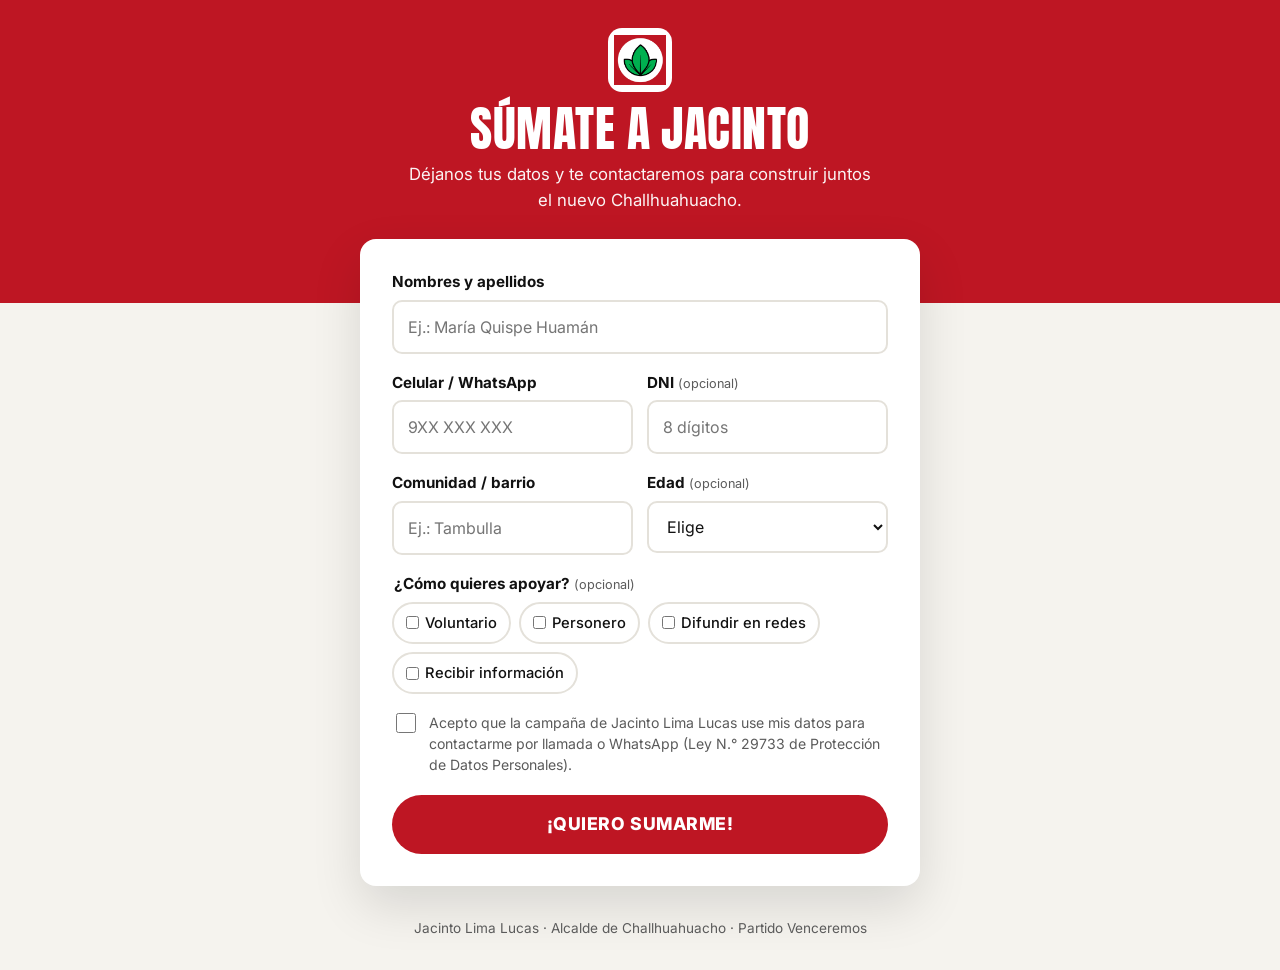
==== unete/index.html @ 65baf963 "Formulario de registro /unete para anuncios de Meta Página ligera con nombre, celular, DNI, comunida" ====
<!doctype html>
<html lang="es">
<head>
  <meta charset="utf-8">
  <meta name="viewport" content="width=device-width, initial-scale=1">
  <title>Súmate · Jacinto Lima Lucas · ¡Venceremos!</title>
  <meta name="description" content="Déjanos tus datos y súmate a la campaña de Jacinto Lima Lucas en Challhuahuacho. ¡Venceremos!">
  <meta name="theme-color" content="#be1623">
  <link rel="canonical" href="https://jacinto-lima.vercel.app/unete">
  <!-- Vista previa al compartir / anuncios de Meta -->
  <meta property="og:type" content="website">
  <meta property="og:url" content="https://jacinto-lima.vercel.app/unete">
  <meta property="og:title" content="Súmate a la campaña de Jacinto Lima Lucas · ¡Venceremos!">
  <meta property="og:description" content="Déjanos tus datos y te contactamos para sumarte en Challhuahuacho.">
  <meta property="og:image" content="https://jacinto-lima.vercel.app/assets/img/og.jpg">
  <meta property="og:image:width" content="1200">
  <meta property="og:image:height" content="630">
  <meta property="og:locale" content="es_PE">
  <meta name="twitter:card" content="summary_large_image">
  <link rel="icon" href="data:image/svg+xml,%3Csvg xmlns='http://www.w3.org/2000/svg' viewBox='0 0 64 64'%3E%3Crect width='64' height='64' rx='12' fill='%23be1623'/%3E%3Ccircle cx='32' cy='32' r='24' fill='%23fff'/%3E%3Cpath d='M32 14c9 8 9 22 0 32-9-10-9-24 0-32z' fill='%2300b050' stroke='%23000' stroke-width='3'/%3E%3C/svg%3E">
  <link rel="preconnect" href="https://fonts.googleapis.com">
  <link rel="preconnect" href="https://fonts.gstatic.com" crossorigin>
  <link rel="stylesheet" href="https://fonts.googleapis.com/css2?family=Anton&family=Inter:wght@400..800&display=swap" media="print" onload="this.media='all'">
  <style>
    :root {
      --primary: #be1623; --primary-dark: #8a0f18; --secondary: #00b050;
      --dark: #111; --paper: #fff; --cream: #f5f3ee; --muted: #5b5b5b; --line: #e4e1da;
      --error: #b00020; --radius: 16px;
      --display: "Anton", "Arial Narrow", Impact, sans-serif;
    }
    *, *::before, *::after { box-sizing: border-box; }
    body { margin: 0; font-family: "Inter", system-ui, sans-serif; background: var(--cream); color: var(--dark); line-height: 1.5; }
    a { color: inherit; }

    .top { background: var(--primary); color: #fff; padding: 28px 16px 90px; text-align: center; }
    .top__logo { width: 64px; height: 64px; margin: 0 auto 12px; background: #fff; border-radius: 14px; padding: 6px; }
    .top__logo img { width: 100%; height: 100%; object-fit: contain; display: block; }
    .top h1 { font-family: var(--display); font-weight: 400; text-transform: uppercase; font-size: clamp(2rem, 8vw, 3rem); line-height: 1.05; margin: 0 0 8px; letter-spacing: .01em; }
    .top p { margin: 0 auto; max-width: 30rem; font-size: 1.05rem; opacity: .95; }

    .card { width: min(560px, 100% - 32px); margin: -64px auto 32px; background: var(--paper); border-radius: var(--radius); box-shadow: 0 20px 50px #0000001f; padding: 24px 20px; }
    @media (min-width: 600px) { .card { padding: 32px; } }

    .field { margin-bottom: 18px; }
    .field label, .field legend { display: block; font-weight: 700; margin-bottom: 6px; font-size: .95rem; }
    .field small.opt { font-weight: 400; color: var(--muted); }
    .field input, .field select {
      width: 100%; font: inherit; font-size: 1rem; padding: 13px 14px;
      border: 2px solid var(--line); border-radius: 10px; background: #fff; color: var(--dark);
      transition: border-color .2s;
    }
    .field input:focus, .field select:focus { outline: none; border-color: var(--primary); }
    .field.invalid input, .field.invalid select { border-color: var(--error); }
    .field .err { display: none; color: var(--error); font-size: .85rem; margin-top: 4px; }
    .field.invalid .err { display: block; }
    .row { display: grid; gap: 0 14px; }
    @media (min-width: 520px) { .row { grid-template-columns: 1fr 1fr; } }

    fieldset.field { border: 0; padding: 0; margin: 0 0 18px; }
    .chips { display: flex; flex-wrap: wrap; gap: 8px; }
    .chips label { display: inline-flex; align-items: center; gap: 6px; font-weight: 500; margin: 0; padding: 8px 12px; border: 2px solid var(--line); border-radius: 999px; cursor: pointer; font-size: .92rem; white-space: nowrap; }
    .chips input { accent-color: var(--primary); margin: 0; }
    .chips label:has(input:checked) { border-color: var(--primary); background: #be16230d; }

    .consent { display: flex; gap: 10px; align-items: flex-start; font-size: .88rem; color: var(--muted); margin: 6px 0 20px; }
    .consent input { width: 20px; height: 20px; flex: none; margin-top: 1px; accent-color: var(--primary); }
    .consent.invalid { color: var(--error); }

    .btn { display: block; width: 100%; border: 0; border-radius: 999px; background: var(--primary); color: #fff; font: inherit; font-weight: 800; font-size: 1.1rem; padding: 16px; cursor: pointer; text-transform: uppercase; letter-spacing: .03em; text-align: center; text-decoration: none; }
    .btn:hover { background: var(--primary-dark); }
    .btn[disabled] { opacity: .6; cursor: wait; }
    .btn--wa { background: #1faa53; margin-top: 12px; }
    .btn--wa:hover { background: #178a43; }
    .hp { position: absolute; left: -9999px; width: 1px; height: 1px; overflow: hidden; }
    .msg { margin-top: 14px; font-size: .92rem; color: var(--error); text-align: center; }

    .done { text-align: center; }
    .done__icon { width: 72px; height: 72px; border-radius: 50%; background: var(--secondary); color: #fff; display: grid; place-items: center; margin: 0 auto 14px; font-size: 2.2rem; }
    .done h2 { font-family: var(--display); font-weight: 400; text-transform: uppercase; font-size: 2rem; margin: 0 0 6px; }
    .done p { color: var(--muted); margin: 0 0 18px; }
    .grito { font-style: italic; font-weight: 800; color: var(--primary); font-size: 1.3rem; }

    footer { text-align: center; font-size: .85rem; color: var(--muted); padding: 0 16px 32px; }
    [hidden] { display: none !important; }
  </style>
</head>
<body>
  <header class="top">
    <div class="top__logo"><img src="../assets/img/simbolo.png" alt="Símbolo del partido Venceremos" width="52" height="52"></div>
    <h1>Súmate a Jacinto</h1>
    <p>Déjanos tus datos y te contactaremos para construir juntos el nuevo Challhuahuacho.</p>
  </header>

  <main class="card">
    <form id="form" novalidate>
      <div class="field">
        <label for="nombre">Nombres y apellidos</label>
        <input id="nombre" name="nombre" autocomplete="name" required minlength="3" maxlength="80" placeholder="Ej.: María Quispe Huamán">
        <div class="err">Escribe tu nombre completo.</div>
      </div>

      <div class="row">
        <div class="field">
          <label for="celular">Celular / WhatsApp</label>
          <input id="celular" name="celular" type="tel" inputmode="numeric" autocomplete="tel-national" required pattern="9\d{8}" maxlength="9" placeholder="9XX XXX XXX">
          <div class="err">Debe tener 9 dígitos y empezar con 9.</div>
        </div>
        <div class="field">
          <label for="dni">DNI <small class="opt">(opcional)</small></label>
          <input id="dni" name="dni" inputmode="numeric" pattern="\d{8}" maxlength="8" placeholder="8 dígitos">
          <div class="err">El DNI tiene 8 dígitos.</div>
        </div>
      </div>

      <div class="row">
        <div class="field">
          <label for="comunidad">Comunidad / barrio</label>
          <input id="comunidad" name="comunidad" required maxlength="80" placeholder="Ej.: Tambulla">
          <div class="err">Indica tu comunidad o barrio.</div>
        </div>
        <div class="field">
          <label for="edad">Edad <small class="opt">(opcional)</small></label>
          <select id="edad" name="edad">
            <option value="">Elige</option>
            <option>18 – 25</option>
            <option>26 – 35</option>
            <option>36 – 50</option>
            <option>51 – 65</option>
            <option>Más de 65</option>
          </select>
        </div>
      </div>

      <fieldset class="field">
        <legend>¿Cómo quieres apoyar? <small class="opt">(opcional)</small></legend>
        <div class="chips">
          <label><input type="checkbox" name="apoyo" value="Voluntario"> Voluntario</label>
          <label><input type="checkbox" name="apoyo" value="Personero"> Personero</label>
          <label><input type="checkbox" name="apoyo" value="Difusión en redes"> Difundir en redes</label>
          <label><input type="checkbox" name="apoyo" value="Recibir información"> Recibir información</label>
        </div>
      </fieldset>

      <!-- Trampa anti-spam: las personas no la ven -->
      <div class="hp" aria-hidden="true"><label>No llenar <input name="empresa" tabindex="-1" autocomplete="off"></label></div>

      <label class="consent" id="consentWrap">
        <input type="checkbox" id="consent" name="consentimiento" required>
        <span>Acepto que la campaña de Jacinto Lima Lucas use mis datos para contactarme por llamada o WhatsApp (Ley N.° 29733 de Protección de Datos Personales).</span>
      </label>

      <button class="btn" id="send" type="submit">¡Quiero sumarme!</button>
      <p class="msg" id="msg" role="alert" hidden></p>
      <a class="btn btn--wa" id="waFallback" target="_blank" rel="noopener" hidden>Enviar por WhatsApp</a>
    </form>

    <div class="done" id="done" hidden>
      <div class="done__icon" aria-hidden="true">✓</div>
      <h2>¡Gracias, <span id="doneName"></span>!</h2>
      <p>Ya eres parte del equipo. Pronto te escribiremos.</p>
      <p class="grito">¡Venceremos!</p>
      <a class="btn" href="../">Conoce a Jacinto</a>
    </div>
  </main>

  <footer>Jacinto Lima Lucas · Alcalde de Challhuahuacho · Partido Venceremos</footer>

  <script>
    /* ===== Configuración ===== */
    // ID del Píxel de Meta (Administrador de eventos). Vacío = sin píxel.
    const META_PIXEL_ID = "";
    // WhatsApp de respaldo si el registro no se puede guardar
    const WHATSAPP = "51997197498";

    /* ===== Píxel de Meta: PageView al entrar, Lead al registrarse ===== */
    if (META_PIXEL_ID) {
      !function(f,b,e,v,n,t,s){if(f.fbq)return;n=f.fbq=function(){n.callMethod?n.callMethod.apply(n,arguments):n.queue.push(arguments)};if(!f._fbq)f._fbq=n;n.push=n;n.loaded=!0;n.version='2.0';n.queue=[];t=b.createElement(e);t.async=!0;t.src=v;s=b.getElementsByTagName(e)[0];s.parentNode.insertBefore(t,s)}(window,document,'script','https://connect.facebook.net/en_US/fbevents.js');
      fbq("init", META_PIXEL_ID);
      fbq("track", "PageView");
    }

    const $ = (s) => document.querySelector(s);
    const form = $("#form"), send = $("#send"), msg = $("#msg"), wa = $("#waFallback");

    // Origen del visitante (parámetros UTM y fbclid que agrega Meta Ads)
    const params = new URLSearchParams(location.search);
    const origen = {};
    ["utm_source", "utm_medium", "utm_campaign", "utm_content", "utm_term", "fbclid"].forEach((k) => {
      if (params.get(k)) origen[k] = params.get(k).slice(0, 200);
    });

    // Solo números en celular y DNI
    ["#celular", "#dni"].forEach((id) => $(id).addEventListener("input", (e) => {
      e.target.value = e.target.value.replace(/\D/g, "");
    }));
    form.addEventListener("input", (e) => {
      const f = e.target.closest(".field");
      if (f && e.target.checkValidity()) f.classList.remove("invalid");
      if (e.target.id === "consent") $("#consentWrap").classList.remove("invalid");
    });

    const validate = () => {
      let first = null;
      form.querySelectorAll("input[name]:not([type=checkbox]), select").forEach((el) => {
        el.value = el.value.trim();
        const ok = el.checkValidity();
        el.closest(".field")?.classList.toggle("invalid", !ok);
        if (!ok && !first) first = el;
      });
      const consent = $("#consent");
      $("#consentWrap").classList.toggle("invalid", !consent.checked);
      if (!consent.checked && !first) first = consent;
      if (first) first.focus();
      return !first;
    };

    const collect = () => {
      const fd = new FormData(form);
      return {
        nombre: fd.get("nombre"),
        celular: fd.get("celular"),
        dni: fd.get("dni"),
        comunidad: fd.get("comunidad"),
        edad: fd.get("edad"),
        apoyo: fd.getAll("apoyo").join(", "),
        empresa: fd.get("empresa"),
        ...origen
      };
    };

    const waText = (d) => [
      "Hola Jacinto, quiero sumarme a la campaña. ¡Venceremos!",
      `Nombre: ${d.nombre}`, `Celular: ${d.celular}`, d.dni && `DNI: ${d.dni}`,
      `Comunidad: ${d.comunidad}`, d.edad && `Edad: ${d.edad}`, d.apoyo && `Apoyo: ${d.apoyo}`
    ].filter(Boolean).join("\n");

    const showDone = (d) => {
      $("#doneName").textContent = d.nombre.split(" ")[0];
      form.hidden = true;
      $("#done").hidden = false;
      window.scrollTo({ top: 0, behavior: "smooth" });
      if (window.fbq) fbq("track", "Lead", { content_name: "Registro simpatizante" });
    };

    form.addEventListener("submit", async (e) => {
      e.preventDefault();
      msg.hidden = true; wa.hidden = true;
      if (!validate()) return;
      const data = collect();
      send.disabled = true; send.textContent = "Enviando…";
      try {
        const res = await fetch("/api/registro", {
          method: "POST",
          headers: { "content-type": "application/json" },
          body: JSON.stringify(data)
        });
        if (!res.ok) throw new Error(res.status);
        showDone(data);
      } catch {
        // Si no se pudo guardar, no se pierde el contacto: se envía por WhatsApp
        msg.textContent = "No pudimos guardar tu registro. Envíanos tus datos por WhatsApp:";
        msg.hidden = false;
        wa.href = `https://wa.me/${WHATSAPP}?text=${encodeURIComponent(waText(data))}`;
        wa.hidden = false;
      } finally {
        send.disabled = false; send.textContent = "¡Quiero sumarme!";
      }
    });
  </script>
</body>
</html>
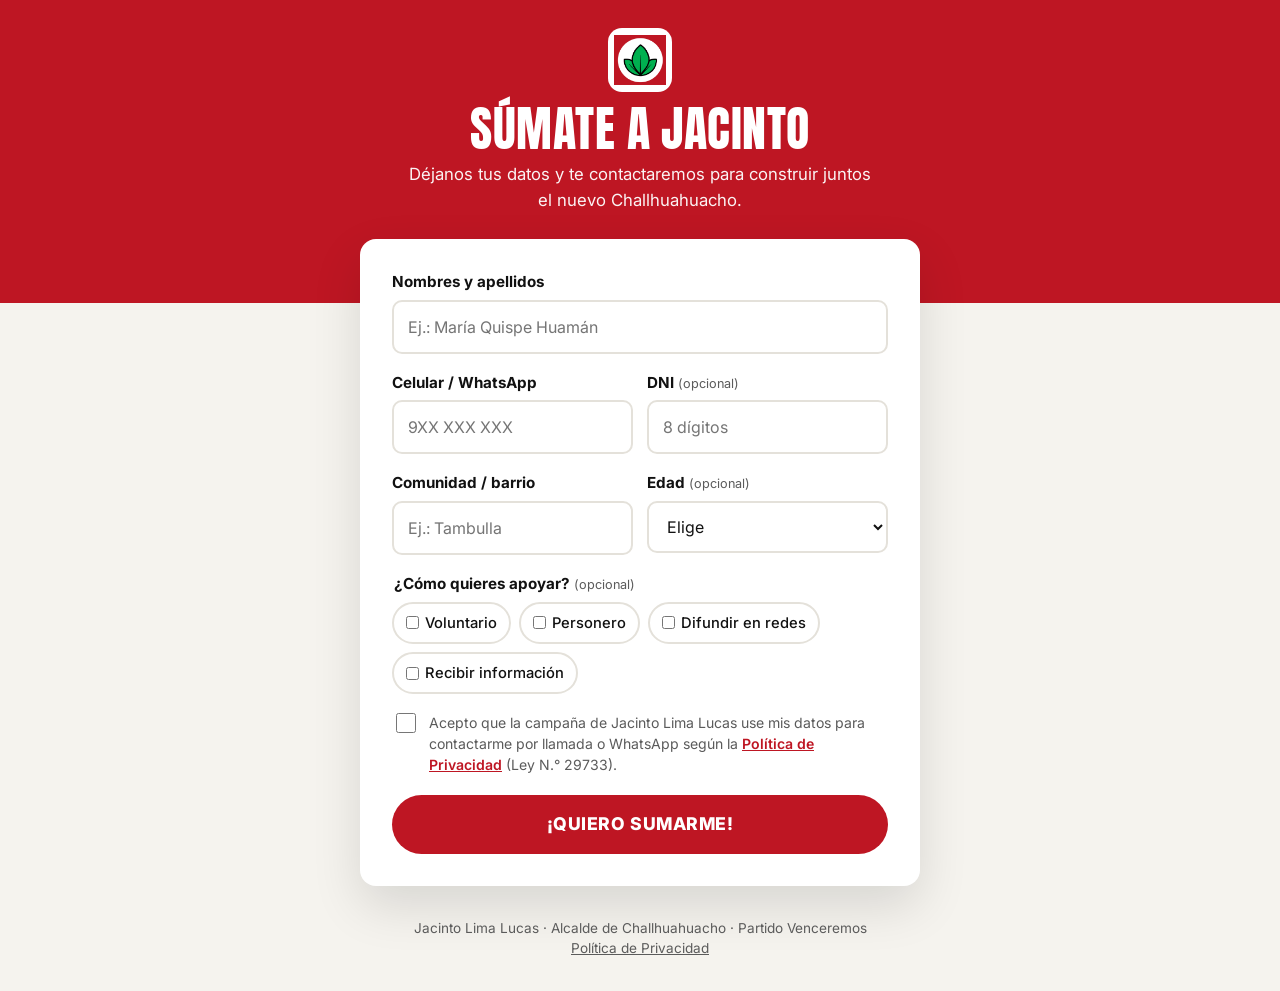
==== commit 0c3cb17c: "Política de privacidad en /privacidad Página con responsable, datos recogidos, finalidad, base legal" ====
--- a/unete/index.html
+++ b/unete/index.html
@@ -65,6 +65,7 @@
     .consent { display: flex; gap: 10px; align-items: flex-start; font-size: .88rem; color: var(--muted); margin: 6px 0 20px; }
     .consent input { width: 20px; height: 20px; flex: none; margin-top: 1px; accent-color: var(--primary); }
     .consent.invalid { color: var(--error); }
+    .consent a { color: var(--primary); font-weight: 600; }
 
     .btn { display: block; width: 100%; border: 0; border-radius: 999px; background: var(--primary); color: #fff; font: inherit; font-weight: 800; font-size: 1.1rem; padding: 16px; cursor: pointer; text-transform: uppercase; letter-spacing: .03em; text-align: center; text-decoration: none; }
     .btn:hover { background: var(--primary-dark); }
@@ -146,7 +147,7 @@
 
       <label class="consent" id="consentWrap">
         <input type="checkbox" id="consent" name="consentimiento" required>
-        <span>Acepto que la campaña de Jacinto Lima Lucas use mis datos para contactarme por llamada o WhatsApp (Ley N.° 29733 de Protección de Datos Personales).</span>
+        <span>Acepto que la campaña de Jacinto Lima Lucas use mis datos para contactarme por llamada o WhatsApp según la <a href="/privacidad" target="_blank" rel="noopener">Política de Privacidad</a> (Ley N.° 29733).</span>
       </label>
 
       <button class="btn" id="send" type="submit">¡Quiero sumarme!</button>
@@ -163,7 +164,7 @@
     </div>
   </main>
 
-  <footer>Jacinto Lima Lucas · Alcalde de Challhuahuacho · Partido Venceremos</footer>
+  <footer>Jacinto Lima Lucas · Alcalde de Challhuahuacho · Partido Venceremos<br><a href="/privacidad">Política de Privacidad</a></footer>
 
   <script>
     /* ===== Configuración ===== */
